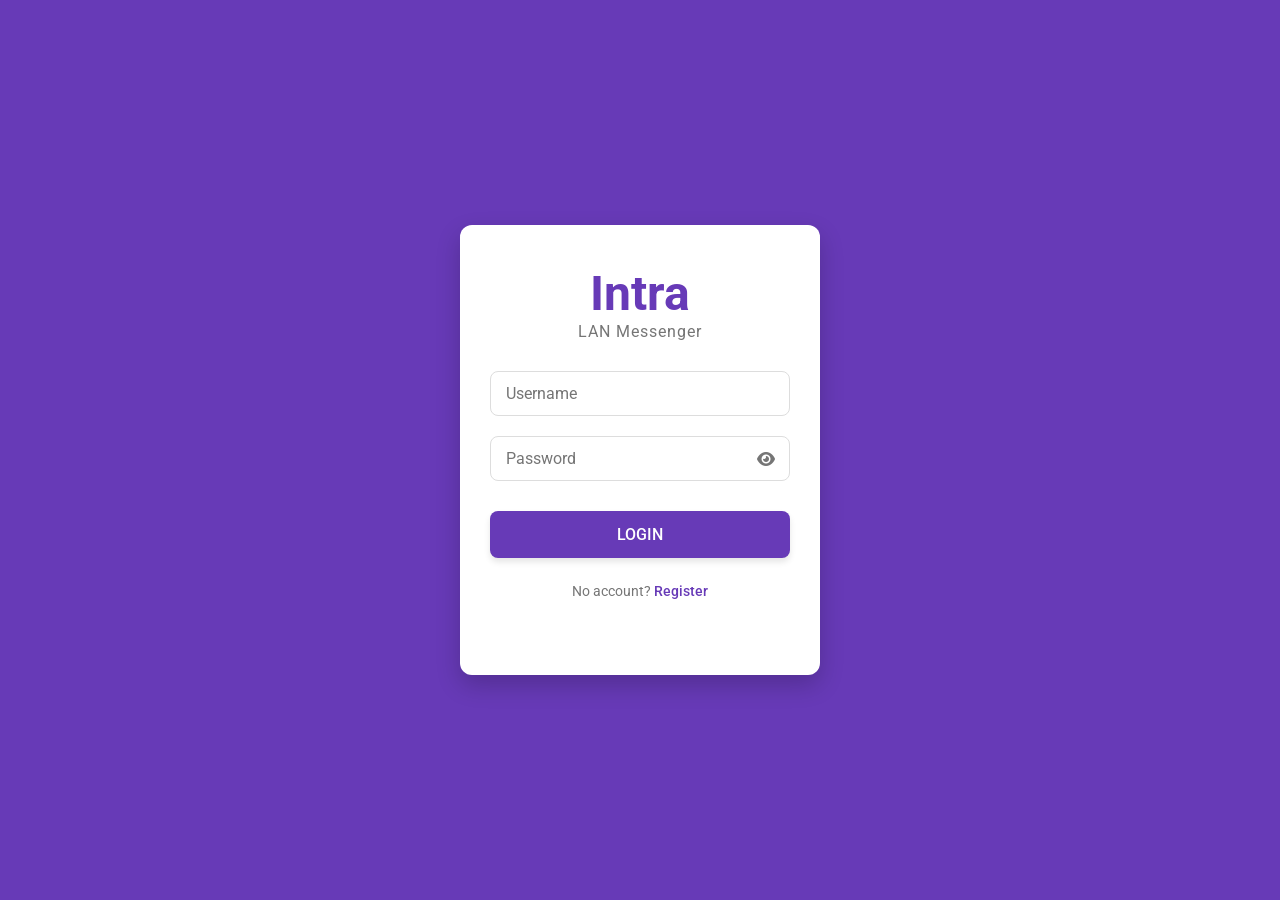
==== intra_server/src/main/assets/web/index.html @ 7adee5d4 "feat: add web interface and server engine for IntraChat Android FastAPI server" ====
<!DOCTYPE html>
<html lang="en">
<head>
    <meta charset="UTF-8">
    <meta name="viewport" content="width=device-width, initial-scale=1.0">
    <title>Intra - LAN Messenger</title>
    <link rel="stylesheet" href="style.css?v=2">
    <link href="https://fonts.googleapis.com/css2?family=Roboto:wght@300;400;500;700&display=swap" rel="stylesheet">
    <link rel="stylesheet" href="https://cdnjs.cloudflare.com/ajax/libs/font-awesome/6.0.0/css/all.min.css">
</head>
<body class="auth-page">
    <div class="auth-container">
        <div class="auth-card">
            <h1 class="brand-title">Intra</h1>
            <p class="brand-subtitle">LAN Messenger</p>

            <div id="auth-form">
                <div class="input-group">
                    <input type="text" id="username" placeholder="Username" required>
                </div>

                <div class="input-group">
                    <input type="password" id="password" placeholder="Password" required>
                    <i class="fas fa-eye toggle-password" id="togglePassword"></i>
                </div>

                <button id="auth-btn" onclick="login()">LOGIN</button>

                <p class="toggle-text">
                    <span id="toggle-msg">No account?</span>
                    <a href="#" id="toggle-link" onclick="toggleAuthMode()">Register</a>
                </p>

                <p id="error" class="error-msg"></p>
            </div>
        </div>
    </div>

    <script src="app.js?v=2"></script>
    <script>
        // Password toggle logic
        const togglePassword = document.querySelector('#togglePassword');
        const password = document.querySelector('#password');

        togglePassword.addEventListener('click', function (e) {
            const type = password.getAttribute('type') === 'password' ? 'text' : 'password';
            password.setAttribute('type', type);
            this.classList.toggle('fa-eye-slash');
        });
    </script>
</body>
</html>
---- intra_server/src/main/assets/web/style.css ----
:root {
    --primary-color: #673AB7;
    --primary-dark: #512DA8;
    --bg-color: #673AB7;
    --card-bg: #ffffff;
    --text-primary: #333333;
    --text-secondary: #757575;
    --error-color: #f44336;

    /* Chat Theme (Light) */
    --bg-page: #f5f5f5;
    --sidebar-bg: #fff;
    --sidebar-item-hover: #f0f0f0;
    --sidebar-item-active: #e8e0f5;
    --chat-bg: #efe7f7;
    --bubble-sent: #d1c4e9;
    --bubble-received: #ffffff;
    --border-color: #ddd;
}

[data-theme="dark"] {
    --bg-page: #121212;
    --sidebar-bg: #1e1e1e;
    --sidebar-item-hover: #2d2d2d;
    --sidebar-item-active: #3d2b5a;
    --chat-bg: #1a1a1a;
    --bubble-sent: #4a148c;
    --bubble-received: #2d2d2d;
    --text-primary: #e0e0e0;
    --text-secondary: #aaa;
    --border-color: #333;
}

* {
    box-sizing: border-box;
    margin: 0;
    padding: 0;
    font-family: 'Roboto', sans-serif;
}

/* Auth Page Styling */
body.auth-page {
    background-color: var(--bg-color);
    height: 100vh;
    display: flex;
    justify-content: center;
    align-items: center;
}

.auth-container {
    width: 100%;
    max-width: 400px;
    padding: 20px;
}

.auth-card {
    background: var(--card-bg);
    padding: 40px 30px;
    border-radius: 12px;
    box-shadow: 0 10px 25px rgba(0,0,0,0.2);
    text-align: center;
}

.brand-title {
    color: var(--primary-color);
    font-size: 3rem;
    font-weight: 700;
    margin-bottom: 0;
}

.brand-subtitle {
    color: var(--text-secondary);
    font-size: 1rem;
    margin-bottom: 30px;
    letter-spacing: 1px;
}

.input-group {
    position: relative;
    margin-bottom: 20px;
}

.input-group input {
    width: 100%;
    padding: 12px 15px;
    border: 1px solid #ddd;
    border-radius: 8px;
    font-size: 1rem;
    outline: none;
    transition: border-color 0.3s;
    background: #fff;
    color: #333;
}

.input-group input:focus {
    border-color: var(--primary-color);
}

.toggle-password {
    position: absolute;
    right: 15px;
    top: 50%;
    transform: translateY(-50%);
    cursor: pointer;
    color: var(--text-secondary);
}

#auth-btn {
    width: 100%;
    padding: 14px;
    background-color: var(--primary-color);
    color: white;
    border: none;
    border-radius: 8px;
    font-size: 1rem;
    font-weight: 500;
    cursor: pointer;
    margin-top: 10px;
    box-shadow: 0 4px 6px rgba(0,0,0,0.1);
    transition: background-color 0.3s, transform 0.1s;
    text-transform: uppercase;
}

#auth-btn:hover {
    background-color: var(--primary-dark);
}

#auth-btn:active {
    transform: scale(0.98);
}

.toggle-text {
    margin-top: 25px;
    font-size: 0.9rem;
    color: var(--text-secondary);
}

#toggle-link {
    color: var(--primary-color);
    text-decoration: none;
    font-weight: 500;
}

#toggle-link:hover {
    text-decoration: underline;
}

.error-msg {
    color: var(--error-color);
    margin-top: 15px;
    font-size: 0.85rem;
    min-height: 1.2rem;
}

/* Chat Layout & Components (Moved from internal CSS in chat.html) */
body:not(.auth-page) {
    display: flex;
    height: 100vh;
    background: var(--bg-page);
    color: var(--text-primary);
    transition: all 0.3s;
}

#sidebar { width: 30%; background: var(--sidebar-bg); border-right: 1px solid var(--border-color); display: flex; flex-direction: column; transition: width 0.3s ease; overflow: hidden; }
#sidebar.minimized { width: 70px; }
#my-profile { padding: 15px; background: var(--primary-color); color: white; font-weight: bold; display: flex; align-items: center; justify-content: space-between; min-height: 60px; }
.profile-actions { display: flex; align-items: center; }
.profile-actions button { background: transparent; border: none; color: white; font-size: 18px; cursor: pointer; margin-left: 5px; }
#sidebar.minimized #my-profile-info { display: none; }
#sidebar.minimized .profile-actions { flex-direction: column; width: 100%; margin: 0; }
#sidebar.minimized .profile-actions button { margin: 5px 0; }
#settings-panel { padding: 15px; background: var(--sidebar-bg); border-bottom: 1px solid var(--border-color); display: none; flex-direction: column; align-items: center; }
#settings-panel img { width: 80px; height: 80px; border-radius: 50%; margin-bottom: 10px; border: 2px solid var(--primary-color); object-fit: cover; }
#settings-panel button { width: 100%; margin-top: 5px; font-size: 14px; border-radius: 4px; background: var(--primary-color); color: white; border: none; padding: 8px; cursor: pointer; }
#settings-panel .btn-delete { background: #ff4d4d; }

.settings-option {
    width: 100%;
    margin: 10px 0;
    padding: 10px;
    background: var(--bg-page);
    border-radius: 8px;
}

.switch-label {
    display: flex;
    justify-content: space-between;
    align-items: center;
    cursor: pointer;
    font-size: 14px;
    color: var(--text-primary);
}

.switch-label input {
    cursor: pointer;
    width: 18px;
    height: 18px;
    accent-color: var(--primary-color);
}

#search-container {
    padding: 10px;
    background: var(--sidebar-bg);
    border-bottom: 1px solid var(--border-color);
}

#user-search {
    width: 100%;
    padding: 8px 12px;
    border: 1px solid var(--border-color);
    border-radius: 20px;
    background: var(--bg-page);
    color: var(--text-primary);
    outline: none;
    font-size: 0.9rem;
}

#user-search:focus {
    border-color: var(--primary-color);
}

#sidebar.minimized #search-container {
    display: none;
}

#user-list { flex: 1; overflow-y: auto; }
.user-item { padding: 12px 15px; border-bottom: 1px solid var(--border-color); cursor: pointer; display: flex; align-items: center; justify-content: space-between; color: var(--text-primary); white-space: nowrap; transition: background 0.2s ease; margin: 2px 8px; border-radius: 8px; border-bottom: none; }
.user-info-wrapper { display: flex; align-items: center; }
#sidebar.minimized .user-item span { display: none; }
#sidebar.minimized .avatar { margin-right: 0; }
#sidebar.minimized .user-item { justify-content: center; margin: 5px; }
#sidebar.minimized .badge { display: none; }
.user-item:hover { background: var(--sidebar-item-hover); }

.badge {
    background-color: #ff3b30;
    color: white;
    font-size: 0.75rem;
    font-weight: bold;
    padding: 2px 6px;
    border-radius: 10px;
    min-width: 20px;
    text-align: center;
    display: none; /* hidden by default */
}
.badge.active {
    display: inline-block;
}
.user-item.active { background: var(--sidebar-item-active); border-left: 4px solid var(--primary-color); }
.avatar { width: 42px; height: 42px; border-radius: 50%; margin-right: 12px; object-fit: cover; background: #ccc; box-shadow: 0 2px 4px rgba(0,0,0,0.1); }

#chat-area { flex: 1; display: flex; flex-direction: column; background: var(--chat-bg); transition: all 0.3s; }
#chat-header { padding: 10px 20px; background: var(--sidebar-bg); border-bottom: 1px solid var(--border-color); font-weight: bold; color: var(--text-primary); display: flex; align-items: center; justify-content: space-between; min-height: 70px; box-shadow: 0 2px 10px rgba(0,0,0,0.05); z-index: 5; }
#messages { flex: 1; padding: 10px; overflow-y: auto; background: var(--chat-bg); display: flex; flex-direction: column; }
#input-area { padding: 10px; background: var(--sidebar-bg); border-top: 1px solid var(--border-color); display: flex; align-items: center; }
#msg { flex: 1; padding: 10px; border: 1px solid var(--border-color); border-radius: 20px; margin: 0 10px; background: var(--bg-page); color: var(--text-primary); outline: none; }

.msg-row { display: flex; margin-bottom: 10px; width: 100%; }
.msg-bubble { padding: 12px 18px; border-radius: 20px; max-width: 75%; font-size: 14.5px; line-height: 1.5; position: relative; box-shadow: 0 2px 5px rgba(0,0,0,0.05); transition: transform 0.2s ease; }
.msg-row { display: flex; margin-bottom: 12px; width: 100%; animation: fadeIn 0.3s ease; }
@keyframes fadeIn { from { opacity: 0; transform: translateY(5px); } to { opacity: 1; transform: translateY(0); } }
.sent { justify-content: flex-end; }
.sent .msg-bubble { background: var(--primary-color); color: white; border-bottom-right-radius: 4px; }
.sent .msg-bubble b { color: #e0e0e0; }
.received { justify-content: flex-start; }
.received .msg-bubble { background: var(--bubble-received); color: var(--text-primary); border-bottom-left-radius: 4px; }

#theme-toggle { background: transparent; color: white; border: none; font-size: 18px; cursor: pointer; }

/* Overlay & Call Card */
.overlay {
    position: fixed;
    top: 0;
    left: 0;
    width: 100%;
    height: 100%;
    background: rgba(0,0,0,0.7);
    display: flex;
    justify-content: center;
    align-items: center;
    z-index: 1000;
}

.call-card {
    background: var(--sidebar-bg);
    padding: 30px;
    border-radius: 20px;
    text-align: center;
    box-shadow: 0 10px 30px rgba(0,0,0,0.5);
    width: 90%;
    max-width: 320px;
    color: var(--text-primary);
}

.call-avatar {
    width: 100px;
    height: 100px;
    border-radius: 50%;
    margin-bottom: 20px;
    border: 4px solid var(--primary-color);
    object-fit: cover;
}

.call-buttons {
    display: flex;
    justify-content: space-around;
    margin-top: 30px;
}

.btn-call {
    border: none;
    padding: 12px 20px;
    border-radius: 30px;
    cursor: pointer;
    font-weight: bold;
    font-size: 16px;
    transition: transform 0.2s;
}

.btn-call:active { transform: scale(0.95); }
.accept { background: #4CAF50; color: white; }
.reject { background: #f44336; color: white; }

/* Mobile Responsive */
@media (max-width: 768px) {
    body:not(.auth-page) {
        position: relative;
    }
    #sidebar {
        width: 100% !important;
        position: absolute;
        height: 100%;
        z-index: 10;
    }
    #chat-area {
        width: 100%;
        position: absolute;
        height: 100%;
        z-index: 5;
        display: none;
    }
    body.chat-open #sidebar {
        display: none;
    }
    body.chat-open #chat-area {
        display: flex;
    }
    #sidebar-toggle {
        display: none;
    }
}

/* Scrollbar styling */
::-webkit-scrollbar {
    width: 6px;
}
::-webkit-scrollbar-track {
    background: transparent;
}
::-webkit-scrollbar-thumb {
    background: var(--primary-color);
    border-radius: 10px;
}
#chat-title { flex: 1; font-size: 1.1rem; }


.media-preview-container {
    position: relative;
    display: inline-block;
}

.media-preview-image {
    max-width: 220px;
    border-radius: 8px;
    cursor: pointer;
    display: block;
}

.video-thumbnail-wrapper {
    position: relative;
}

.video-play-icon {
    position: absolute;
    top: 50%;
    left: 50%;
    transform: translate(-50%, -50%);
    width: 42px;
    height: 42px;
    border-radius: 50%;
    background: rgba(0, 0, 0, 0.65);
    color: #fff;
    display: flex;
    align-items: center;
    justify-content: center;
    font-size: 18px;
    pointer-events: none;
}

/* Unique Loader with Center Percentage */
.loader-square-container {
    position: absolute;
    top: 50%;
    left: 50%;
    transform: translate(-50%, -50%);
    width: 48px;
    height: 48px;
    background: rgba(0, 0, 0, 0.45);
    backdrop-filter: blur(2px);
    border-radius: 8px;
    display: flex;
    align-items: center;
    justify-content: center;
    z-index: 10;
    pointer-events: none;
}

.loader-square-spinner {
    position: absolute;
    width: 32px;
    height: 32px;
    border: 2.5px solid rgba(255, 255, 255, 0.3);
    border-top-color: #ffffff;
    border-radius: 5px;
    animation: spin-square 1s infinite linear;
}

.loader-percent {
    position: relative;
    font-size: 10px;
    font-weight: 800;
    color: #ffffff;
    font-family: monospace, sans-serif;
    letter-spacing: -0.5px;
    z-index: 11;
}

/* Unique Loader (Fallback / Inline) */
.loader-overlay {
    position: absolute;
    top: 50%;
    left: 50%;
    transform: translate(-50%, -50%);
    width: 36px;
    height: 36px;
    border: 3px solid rgba(255, 255, 255, 0.3);
    border-top-color: #fff;
    border-radius: 5px;
    animation: spin-square 1s infinite linear;
    z-index: 10;
    pointer-events: none;
}

@keyframes spin-square {
    0% { transform: rotate(0deg); }
    100% { transform: rotate(360deg); }
}

/* Retro Windows 98 / XP Segmented Block Progress Bar */
.retro-progress-wrapper {
    margin-top: 8px;
    width: 100%;
    display: flex;
    flex-direction: column;
    gap: 4px;
}

.retro-progress-track {
    background: rgba(0, 0, 0, 0.25);
    border: 1px solid rgba(255, 255, 255, 0.25);
    border-radius: 4px;
    padding: 3px;
    height: 16px;
    display: flex;
    gap: 2px;
    box-sizing: border-box;
}

[data-theme="dark"] .retro-progress-track {
    border-color: rgba(255, 255, 255, 0.18);
    background: rgba(0, 0, 0, 0.45);
}

.retro-progress-block {
    flex: 1;
    height: 100%;
    background: rgba(255, 255, 255, 0.12);
    border-radius: 1px;
    transition: background 0.15s ease;
}

.retro-progress-block.filled {
    background: var(--primary-color, #673AB7);
    box-shadow: 0 0 4px rgba(103, 58, 183, 0.45);
}

.retro-progress-block.leading {
    animation: retro-pulse 0.5s infinite alternate ease-in-out;
}

@keyframes retro-pulse {
    0% { opacity: 0.65; filter: brightness(1); }
    100% { opacity: 1; filter: brightness(1.35); }
}

.retro-progress-labels {
    display: flex;
    justify-content: space-between;
    align-items: center;
    font-size: 9px;
    font-weight: 700;
    color: var(--text-secondary);
    letter-spacing: 0.5px;
}

.retro-progress-percent {
    font-size: 10px;
    font-weight: 800;
    color: var(--primary-color, #673AB7);
}

/* Dim the image while loading */
.msg-bubble.loading img {
    opacity: 0.5;
    filter: blur(2px);
}

.msg-bubble.loading {
    cursor: wait;
}

.video-thumbnail-player {
    max-height: 200px;
    object-fit: contain;
    width: 100%;
    max-width: 300px;
    border-radius: 8px;
    background: #000;
}

/* Utility Options */
.msg-options {
    display: flex;
    flex-wrap: wrap;
    gap: 8px;
    margin-top: 8px;
}

.option-btn {
    background-color: var(--primary-color);
    color: white;
    border: none;
    border-radius: 16px;
    padding: 6px 12px;
    font-size: 0.85rem;
    cursor: pointer;
    transition: background-color 0.2s, transform 0.1s;
    white-space: nowrap;
}

.option-btn:hover {
    background-color: var(--primary-dark);
}

.option-btn:active {
    transform: scale(0.95);
}

/* Ensure received bubbles with options accommodate them nicely */
.received .msg-bubble {
    display: flex;
    flex-direction: column;
}


.date-separator-wrapper {
    display: flex;
    justify-content: center;
    margin: 15px 0 5px 0;
    width: 100%;
}

.date-separator {
    background-color: var(--card-bg);
    color: var(--text-color);
    padding: 4px 12px;
    border-radius: 12px;
    font-size: 0.75rem;
    font-weight: 500;
    opacity: 0.8;
    box-shadow: 0 1px 2px rgba(0,0,0,0.1);
}
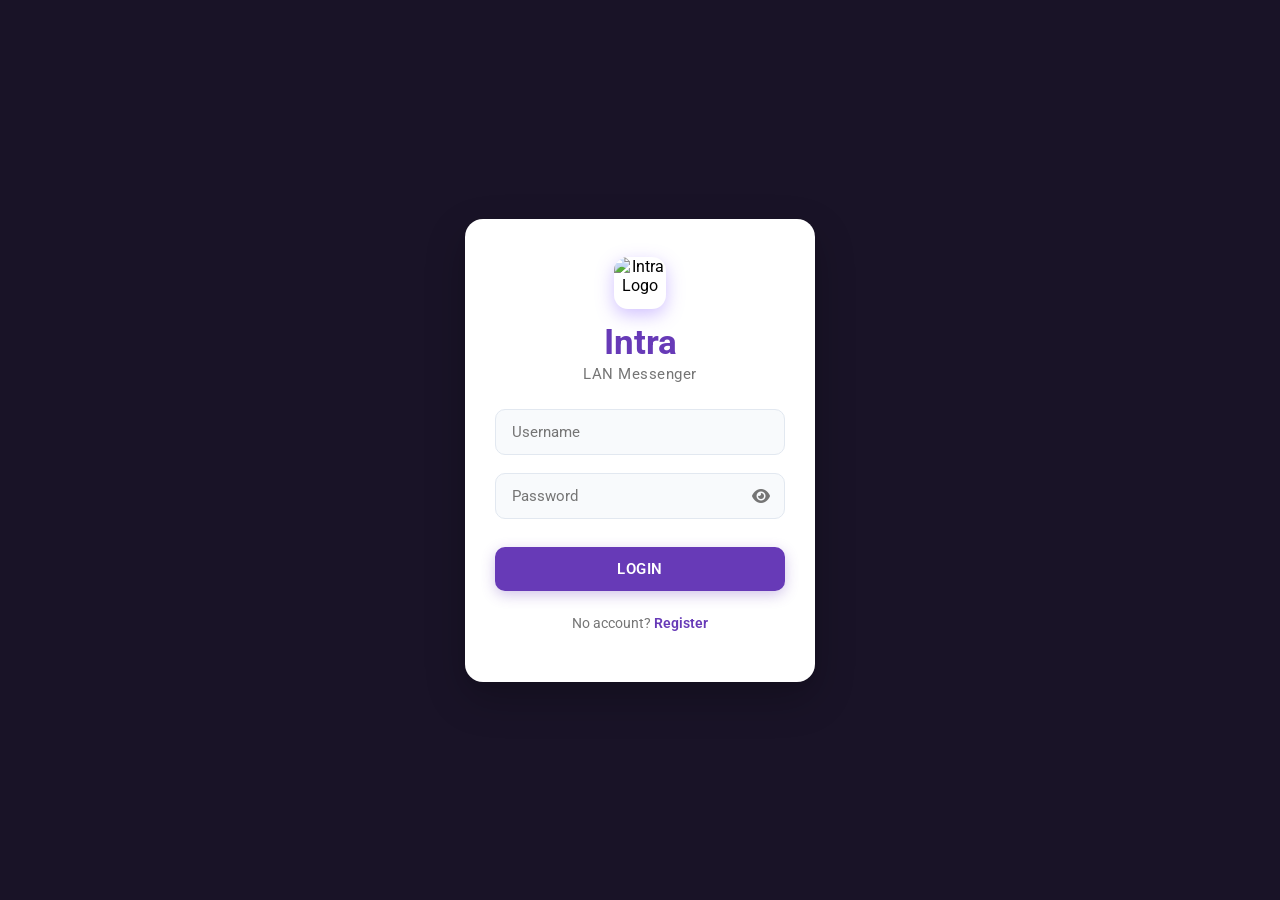
==== commit c7d92378: "chores: new icon and .ico integartion on win server and change same app icon" ====
--- a/intra_server/src/main/assets/web/index.html
+++ b/intra_server/src/main/assets/web/index.html
@@ -4,13 +4,27 @@
     <meta charset="UTF-8">
     <meta name="viewport" content="width=device-width, initial-scale=1.0">
     <title>Intra - LAN Messenger</title>
+    <link rel="icon" type="image/x-icon" href="/assets/intra_logo/favicon.ico">
+    <link rel="icon" type="image/png" sizes="32x32" href="/assets/intra_logo/favicon-32x32.png">
+    <link rel="apple-touch-icon" href="/assets/intra_logo/apple-touch-icon.png">
     <link rel="stylesheet" href="style.css?v=2">
     <link href="https://fonts.googleapis.com/css2?family=Roboto:wght@300;400;500;700&display=swap" rel="stylesheet">
     <link rel="stylesheet" href="https://cdnjs.cloudflare.com/ajax/libs/font-awesome/6.0.0/css/all.min.css">
 </head>
 <body class="auth-page">
+    <!-- Cinematic Ambient Video Background Layer -->
+    <div class="video-background-container">
+        <video autoplay muted loop playsinline 
+               poster="/assets/animated_assets/converted_Dreamy Crescent Moon Cloudscape-2_conv_1795098013461_gfqc0.webp" 
+               id="bg-video">
+            <source src="/assets/animated_assets/convert_1795097372746_jrmbp.webm" type="video/webm">
+        </video>
+        <div class="video-overlay"></div>
+    </div>
+
     <div class="auth-container">
         <div class="auth-card">
+            <img src="/assets/intra_logo/android-chrome-192x192.png" alt="Intra Logo" class="auth-logo">
             <h1 class="brand-title">Intra</h1>
             <p class="brand-subtitle">LAN Messenger</p>
 
--- a/intra_server/src/main/assets/web/style.css
+++ b/intra_server/src/main/assets/web/style.css
@@ -38,62 +38,124 @@
     font-family: 'Roboto', sans-serif;
 }
 
-/* Auth Page Styling */
+/* Auth Page Styling - Dreamy Animated Sky Background */
 body.auth-page {
-    background-color: var(--bg-color);
-    height: 100vh;
+    margin: 0;
+    padding: 0;
+    min-height: 100vh;
+    width: 100vw;
     display: flex;
     justify-content: center;
     align-items: center;
+    position: relative;
+    overflow-x: hidden;
+    background: #1a1528 url('/assets/animated_assets/converted_Dreamy Crescent Moon Cloudscape-2_conv_1795098013461_gfqc0.webp') no-repeat center center / cover;
+}
+
+/* Full Viewport Ambient Sky Video */
+.video-background-container {
+    position: fixed;
+    inset: 0;
+    width: 100%;
+    height: 100%;
+    overflow: hidden;
+    z-index: 0;
+    pointer-events: none;
+}
+
+#bg-video {
+    position: absolute;
+    inset: 0;
+    width: 100%;
+    height: 100%;
+    object-fit: cover;
+    pointer-events: none;
+}
+
+.video-overlay {
+    position: absolute;
+    inset: 0;
+    width: 100%;
+    height: 100%;
+    background: rgba(15, 10, 30, 0.08);
+    pointer-events: none;
+}
+
+/* Reduced Motion Mode Accessibility */
+@media (prefers-reduced-motion: reduce) {
+    #bg-video {
+        display: none !important;
+    }
 }
 
 .auth-container {
-    width: 100%;
-    max-width: 400px;
+    position: relative;
+    z-index: 10;
+    width: 100%;
+    max-width: 390px;
     padding: 20px;
-}
-
+    display: flex;
+    justify-content: center;
+    align-items: center;
+}
+
+/* Original Clean White Card with Balanced Soft Shadow */
 .auth-card {
-    background: var(--card-bg);
-    padding: 40px 30px;
-    border-radius: 12px;
-    box-shadow: 0 10px 25px rgba(0,0,0,0.2);
+    background: #ffffff;
+    width: 100%;
+    padding: 38px 30px;
+    border-radius: 18px;
+    box-shadow: 0 16px 40px rgba(0, 0, 0, 0.22), 0 4px 12px rgba(0, 0, 0, 0.08);
     text-align: center;
 }
 
+/* Original Compact Brand Logo */
+.auth-logo {
+    width: 52px;
+    height: 52px;
+    margin: 0 auto 12px auto;
+    display: block;
+    border-radius: 14px;
+    box-shadow: 0 6px 18px rgba(124, 77, 255, 0.35);
+}
+
+/* Original Typography */
 .brand-title {
     color: var(--primary-color);
-    font-size: 3rem;
+    font-size: 2.2rem;
     font-weight: 700;
-    margin-bottom: 0;
+    margin-bottom: 2px;
 }
 
 .brand-subtitle {
     color: var(--text-secondary);
-    font-size: 1rem;
-    margin-bottom: 30px;
-    letter-spacing: 1px;
-}
-
+    font-size: 0.95rem;
+    margin-bottom: 26px;
+    letter-spacing: 0.5px;
+}
+
+/* Original Clean Input Fields */
 .input-group {
     position: relative;
-    margin-bottom: 20px;
+    margin-bottom: 18px;
 }
 
 .input-group input {
     width: 100%;
-    padding: 12px 15px;
-    border: 1px solid #ddd;
-    border-radius: 8px;
-    font-size: 1rem;
+    padding: 13px 16px;
+    border: 1px solid #e2e8f0;
+    border-radius: 10px;
+    font-size: 0.95rem;
     outline: none;
-    transition: border-color 0.3s;
-    background: #fff;
-    color: #333;
+    transition: all 0.2s ease;
+    background: #f8fafc;
+    color: #1e293b;
 }
 
 .input-group input:focus {
     border-color: var(--primary-color);
+    background: #ffffff;
+    box-shadow: 0 0 0 3px rgba(103, 58, 183, 0.15);
 }
 
 .toggle-password {
@@ -105,24 +167,31 @@
     color: var(--text-secondary);
 }
 
+.toggle-password:hover {
+    color: var(--primary-color);
+}
+
+/* Original Purple Login Button */
 #auth-btn {
     width: 100%;
-    padding: 14px;
+    padding: 13px;
     background-color: var(--primary-color);
     color: white;
     border: none;
-    border-radius: 8px;
-    font-size: 1rem;
-    font-weight: 500;
+    border-radius: 10px;
+    font-size: 0.95rem;
+    font-weight: 600;
+    letter-spacing: 0.5px;
     cursor: pointer;
     margin-top: 10px;
-    box-shadow: 0 4px 6px rgba(0,0,0,0.1);
-    transition: background-color 0.3s, transform 0.1s;
+    box-shadow: 0 4px 14px rgba(103, 58, 183, 0.3);
+    transition: background-color 0.2s, transform 0.1s, box-shadow 0.2s;
     text-transform: uppercase;
 }
 
 #auth-btn:hover {
     background-color: var(--primary-dark);
+    box-shadow: 0 6px 18px rgba(103, 58, 183, 0.4);
 }
 
 #auth-btn:active {
@@ -130,7 +199,7 @@
 }
 
 .toggle-text {
-    margin-top: 25px;
+    margin-top: 24px;
     font-size: 0.9rem;
     color: var(--text-secondary);
 }
@@ -138,11 +207,18 @@
 #toggle-link {
     color: var(--primary-color);
     text-decoration: none;
-    font-weight: 500;
+    font-weight: 600;
 }
 
 #toggle-link:hover {
     text-decoration: underline;
+}
+
+.error-msg {
+    margin-top: 12px;
+    font-size: 0.85rem;
+    color: var(--error-color);
+}
 }
 
 .error-msg {
